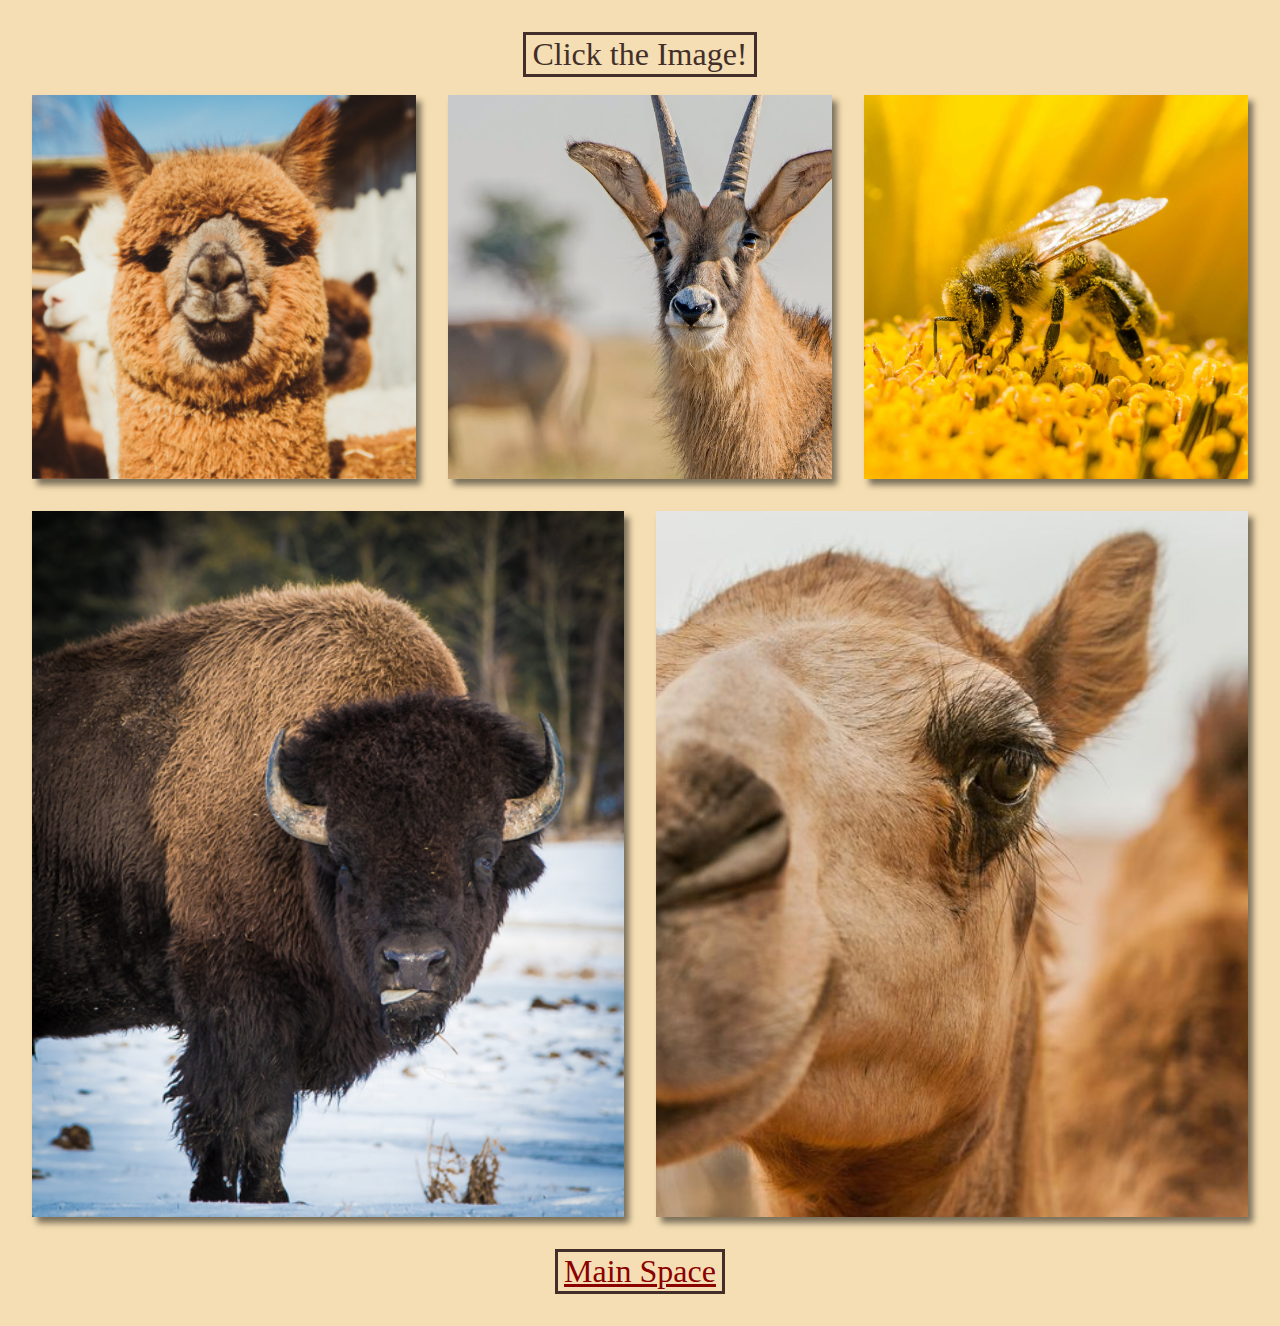
==== index.html @ cc1d1f07 "Update index.html" ====
<!DOCTYPE html>

<html>
<head>
	<meta charset = "utf-8">
	<meta http-equiv="X-UA-Compatible" content="IE=edge">
	<title>Animanl In Nature</title> 
	<meta name="description" content="">
    <meta name="viewport" content="width=device-width, initial-scale=1">

    <link rel="stylesheet" href="style.css">
    <script type="text/javascript" src = "function.js"></script>
	</head>

	<body>
		<center><button id="click-me">Click the Image!</button></center>
			<br>
		
			<div class = "container">
				<div class="gallery">

					<!-- aloaca -->
					<div class= "item">
						<a href="javascript:playSound('alpaca')">
						<img class = "image" src="alpaca.png">
						</a>
					</div>
					<audio id = "alpaca" preload="auto">
						<source src="alpaca.mp3" type="audio/mpeg">
						<source src="alpaca.ogg" type="audio/ogg">	
					</audio>


					<!-- antelope -->
					<div class = "item">
						<a href="javascript:playSound('antelope')">
						<img class = "image" src = "antelope.jpg">
					</a>
					</div>

					<audio id = "antelope" preload="auto">
						<source src="antelope.mp3" type="audio/mpeg">
						<source src="antelope.ogg" type="audio/ogg">	
					</audio>

					<!-- bee  -->
					<div class = "item">
						<a href="javascript:playSound('bee')">
						<img class = "image" src = "bee.png">
					</a>
					</div>

					<audio id = "bee" preload="auto">
						<source src="bee.mp3" type="audio/mpeg">
						<source src="bee.ogg" type="audio/ogg">
					</audio>

					<!-- buffalo -->
					<div class = "item">
						<a href="javascript:playSound('buffalo')">
						<img class = "image" src = "buffalo.jpeg">
					</a>
					</div>

					<audio id = "buffalo" preload="auto">
						<source src="buffalo.mp3" type="audio/mpeg">
						<source src="buffalo.ogg" type="audio/ogg">
					</audio>

					<!-- camel -->
					<div class = "item">
						<a href="javascript:playSound('camel')">
						<img class = "image" src = "camel.jpg" style="background-position: 60%;">
					</a>
					</div>

					<audio id = "camel" preload="auto">
						<source src="camel.mp3" type="audio/mpeg">
						<source src="camel.ogg" type="audio/ogg">
					</audio>
				</div>

				<center><button id="click-me"><a href="https://lz1017.github.io/Nature/" target="_blank" style="color:darkred">Main Space</button></center>
			</div>

			<script type="text/javascript">
				var audio=document.getElementById("alpaca"); 
				var audio2=document.getElementById("antelope"); 
				var audio3=document.getElementById("bee");
				var audio4=document.getElementById("buffalo");
				var audio5=document.getElementById("camel");


				// audio1 - alpaca
				function playSound()
				{ 
				if (audio.paused) 
				  audio.play(); 
				else 
				  audio.pause(); 
				} 

				// audio2 - antelope
				function playSound()
				{ 
				if (audio2.paused) 
				  audio2.play(); 
				else 
				  audio2.pause(); 
				} 

				// audio 3 -bee
				function playSound()
				{ 
				if (audio3.paused) 
				  audio3.play(); 
				else 
				  audio3.pause(); 
				} 

				// audio 4 -buffalo
				function playSound()
				{ 
				if (audio4.paused) 
				  audio4.play(); 
				else 
				  audio4.pause(); 
				} 

				// audio 5 -camel
				function playSound()
				{ 
				if (audio5.paused) 
				  audio5.play(); 
				else 
				  audio5.pause(); 
				} 


			</script>

	</body>

</html>
---- style.css ----
*,
*::before,
*::after{
  box-sizing: border-box;
}

body {
  background: wheat;
  margin: 0;
  align-items: center;
  height: 100vh;
}

.container{
  max-width: 100rem;
  margin:0 auto;
  padding:0 2rem 2rem;
}

.gallery{
  display: flex;;
  flex-wrap: wrap;
  margin:-1rem -1rem;
}

.item{
  flex: 1 0 24rem;
  margin: 1rem;
  box-shadow: 0.3rem 0.4rem 0.4rem rgba(0,0,0,0.5);
  overflow:hidden;
}

.image{
  display: block;
  width:100%;
  height: 100%;
  object-fit: cover;
}

.image:hover{
  transform:scale(1.15);
}

footer {
  text-align: center;
}

button {
  font-family: "Holtwood One SC", serif;
  font-size: 2rem;
  margin-top: 2rem;
  background: transparent;
  border: 3px solid;
  color: #432f29;
}
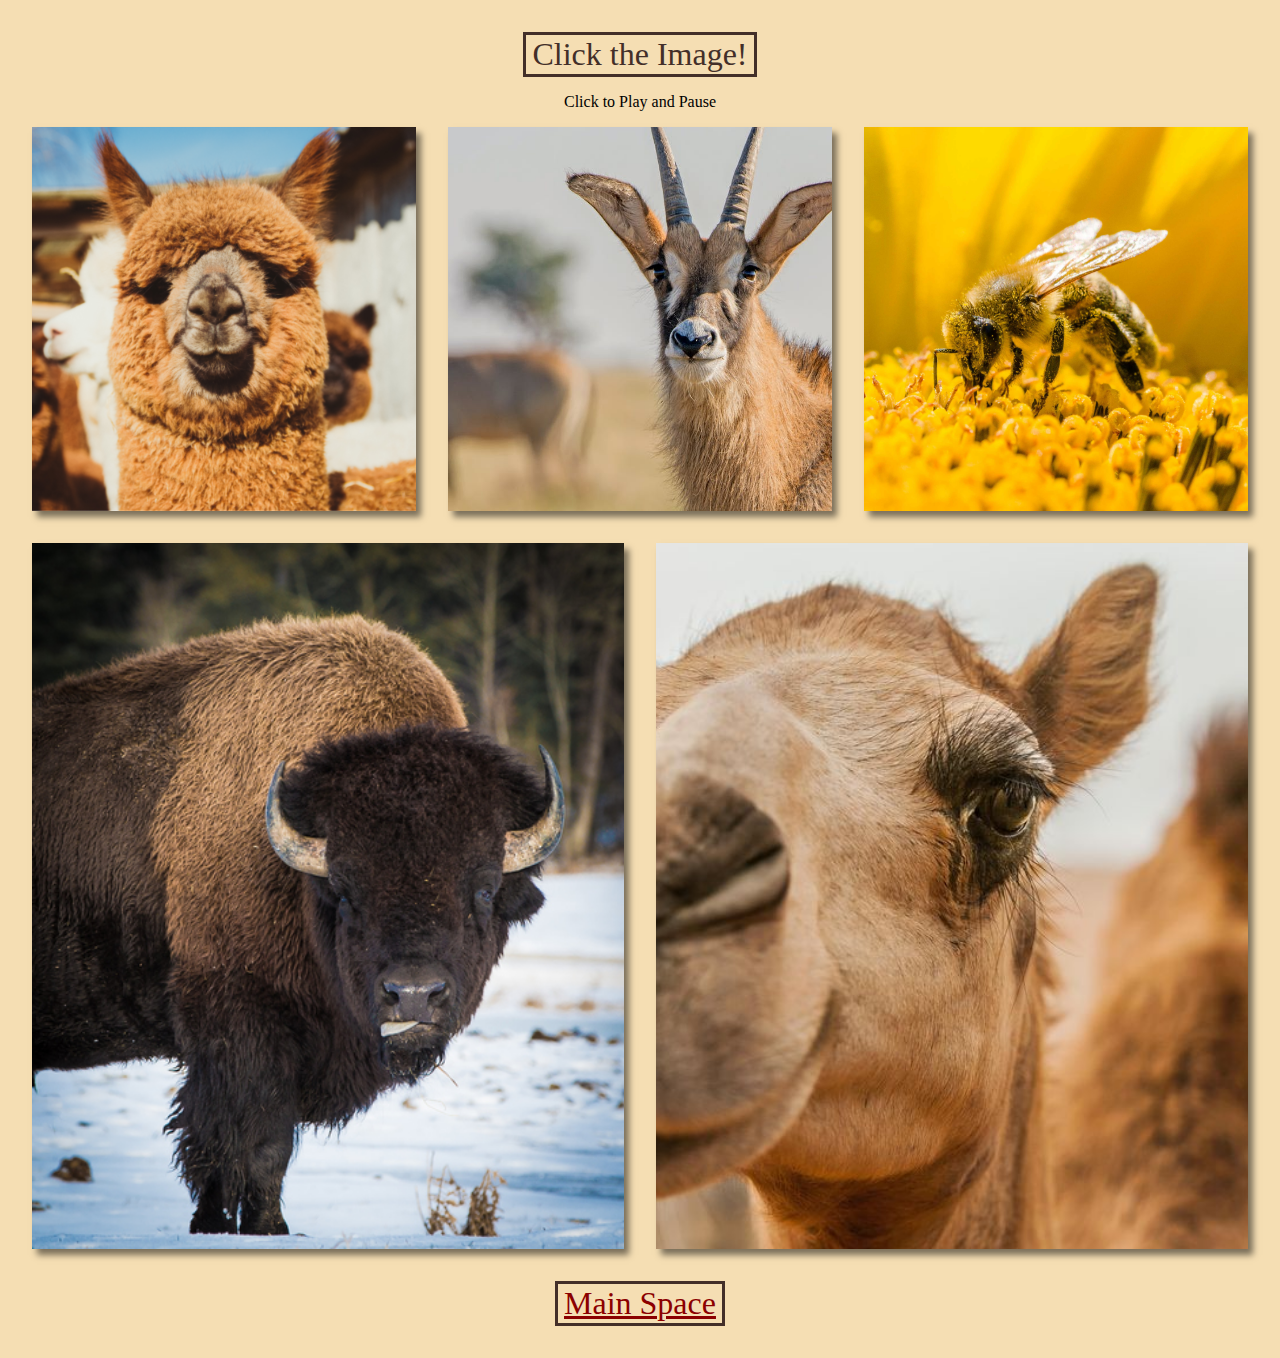
==== commit 1c8d4334: "Update index.html" ====
--- a/index.html
+++ b/index.html
@@ -14,7 +14,7 @@
 
 	<body>
 		<center><button id="click-me">Click the Image!</button></center>
-			<br>
+		<p>Click to Play and Pause</p>
 		
 			<div class = "container">
 				<div class="gallery">
--- a/style.css
+++ b/style.css
@@ -53,4 +53,12 @@
   background: transparent;
   border: 3px solid;
   color: #432f29;
+}
+
+p{
+  font-family: "Holtwood One SC", serif;
+  font-size:1rem;
+  margin-top: 1rem;
+  background: transparent;
+  text-align: center;
 }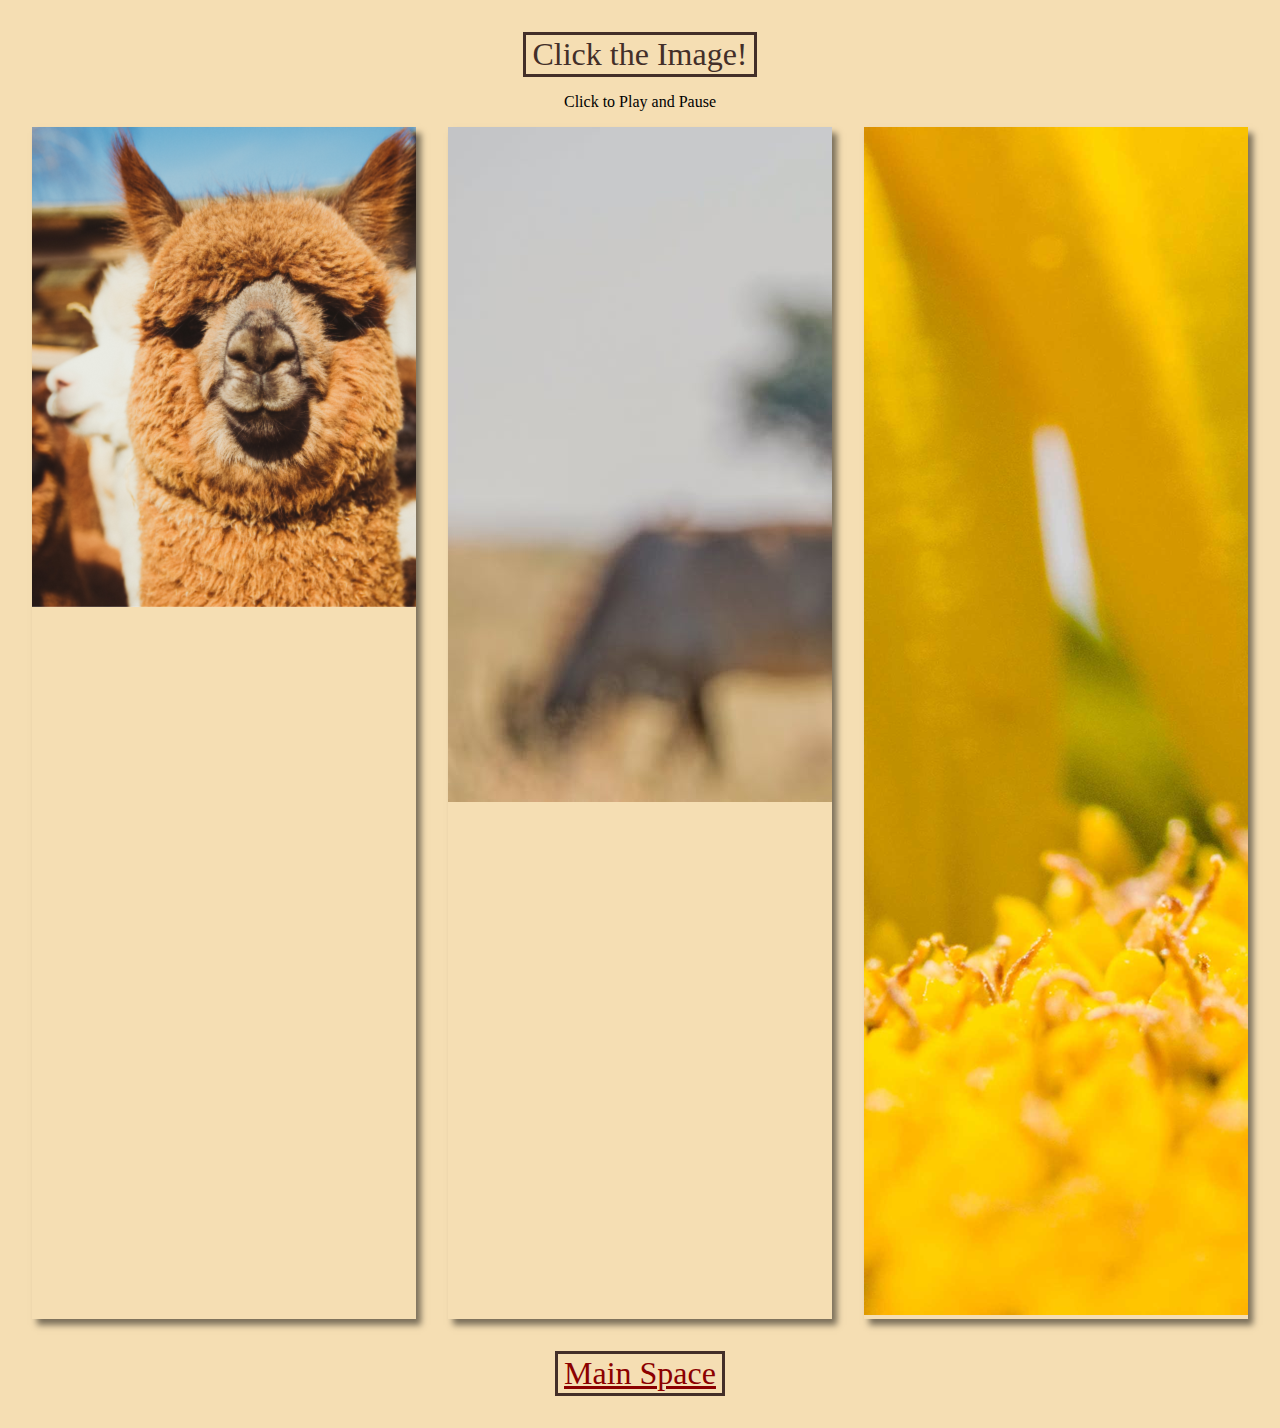
==== commit 950a3bd5: "Update index.html" ====
--- a/index.html
+++ b/index.html
@@ -18,123 +18,75 @@
 		
 			<div class = "container">
 				<div class="gallery">
+					
 
-					<!-- aloaca -->
-					<div class= "item">
-						<a href="javascript:playSound('alpaca')">
-						<img class = "image" src="alpaca.png">
-						</a>
-					</div>
-					<audio id = "alpaca" preload="auto">
-						<source src="alpaca.mp3" type="audio/mpeg">
-						<source src="alpaca.ogg" type="audio/ogg">	
-					</audio>
+					<!-- alpaca -->
+					<div class="item">
+					<a style="cursor: pointer;"><img id="startOrStopImg1" src = "alpaca.png">
+					<audio id = "audio1">
+						<source src="alpaca.mp3" type="audio/mp3">
+						<source src="alpaca.ogg" type="audio/ogg">
+					</audio></a></div>
+
+					<!-- antelope -->
+					<div class="item">
+					<a style="cursor: pointer;"><img id="startOrStopImg2" src = "antelope.jpg">
+					<audio id = "audio2">
+						<source src="antelope.mp3" type="audio/mp3">
+						<source src="antelope.ogg" type="audio/ogg">
+					</audio></a></div>
+
+					<!-- bee -->
+					<div class="item">
+					<a style="cursor: pointer;"><img id="startOrStopImg3" src = "bee.png">
+					<audio id = "audio3">
+						<source src="bee.mp3" type="audio/mp3">
+						<source src="bee.ogg" type="audio/ogg">
+					</audio></a></div>
 
 
-					<!-- antelope -->
-					<div class = "item">
-						<a href="javascript:playSound('antelope')">
-						<img class = "image" src = "antelope.jpg">
-					</a>
-					</div>
 
-					<audio id = "antelope" preload="auto">
-						<source src="antelope.mp3" type="audio/mpeg">
-						<source src="antelope.ogg" type="audio/ogg">	
-					</audio>
-
-					<!-- bee  -->
-					<div class = "item">
-						<a href="javascript:playSound('bee')">
-						<img class = "image" src = "bee.png">
-					</a>
-					</div>
-
-					<audio id = "bee" preload="auto">
-						<source src="bee.mp3" type="audio/mpeg">
-						<source src="bee.ogg" type="audio/ogg">
-					</audio>
-
-					<!-- buffalo -->
-					<div class = "item">
-						<a href="javascript:playSound('buffalo')">
-						<img class = "image" src = "buffalo.jpeg">
-					</a>
-					</div>
-
-					<audio id = "buffalo" preload="auto">
-						<source src="buffalo.mp3" type="audio/mpeg">
-						<source src="buffalo.ogg" type="audio/ogg">
-					</audio>
 
 					<!-- camel -->
-					<div class = "item">
-						<a href="javascript:playSound('camel')">
-						<img class = "image" src = "camel.jpg" style="background-position: 60%;">
-					</a>
-					</div>
+			
+						<!-- <a href="javascript:playSound('camel')">
+						<img class = "image" src = "camel.jpg" style="background-position: 60%;"> -->
+					
+				
 
-					<audio id = "camel" preload="auto">
-						<source src="camel.mp3" type="audio/mpeg">
-						<source src="camel.ogg" type="audio/ogg">
-					</audio>
+				
 				</div>
-
-				<center><button id="click-me"><a href="https://lz1017.github.io/Nature/" target="_blank" style="color:darkred">Main Space</button></center>
+				<center><button id="click-me"><a href="https://lz1017.github.io/Nature/" target="_blank" style="color:darkred">Main Space</a></button></center>
 			</div>
 
 			<script type="text/javascript">
-				var audio=document.getElementById("alpaca"); 
-				var audio2=document.getElementById("antelope"); 
-				var audio3=document.getElementById("bee");
-				var audio4=document.getElementById("buffalo");
-				var audio5=document.getElementById("camel");
+				document.getElementById("startOrStopImg1").onclick = function(){
+					var audio = document.getElementById("audio1")
+					if (audio.paused == false){
+					      audio.pause();
+					}else{
+					      audio.play();
+					}
+				};
 
+				document.getElementById("startOrStopImg2").onclick = function(){
+					var audio = document.getElementById("audio2")
+					if (audio.paused == false){
+					      audio.pause();
+					}else{
+					      audio.play();
+					}
+				};
 
-				// audio1 - alpaca
-				function playSound()
-				{ 
-				if (audio.paused) 
-				  audio.play(); 
-				else 
-				  audio.pause(); 
-				} 
-
-				// audio2 - antelope
-				function playSound()
-				{ 
-				if (audio2.paused) 
-				  audio2.play(); 
-				else 
-				  audio2.pause(); 
-				} 
-
-				// audio 3 -bee
-				function playSound()
-				{ 
-				if (audio3.paused) 
-				  audio3.play(); 
-				else 
-				  audio3.pause(); 
-				} 
-
-				// audio 4 -buffalo
-				function playSound()
-				{ 
-				if (audio4.paused) 
-				  audio4.play(); 
-				else 
-				  audio4.pause(); 
-				} 
-
-				// audio 5 -camel
-				function playSound()
-				{ 
-				if (audio5.paused) 
-				  audio5.play(); 
-				else 
-				  audio5.pause(); 
-				} 
+				document.getElementById("startOrStopImg3").onclick = function(){
+					var audio = document.getElementById("audio3")
+					if (audio.paused == false){
+					      audio.pause();
+					}else{
+					      audio.play();
+					}
+				};
+				 
 
 
 			</script>
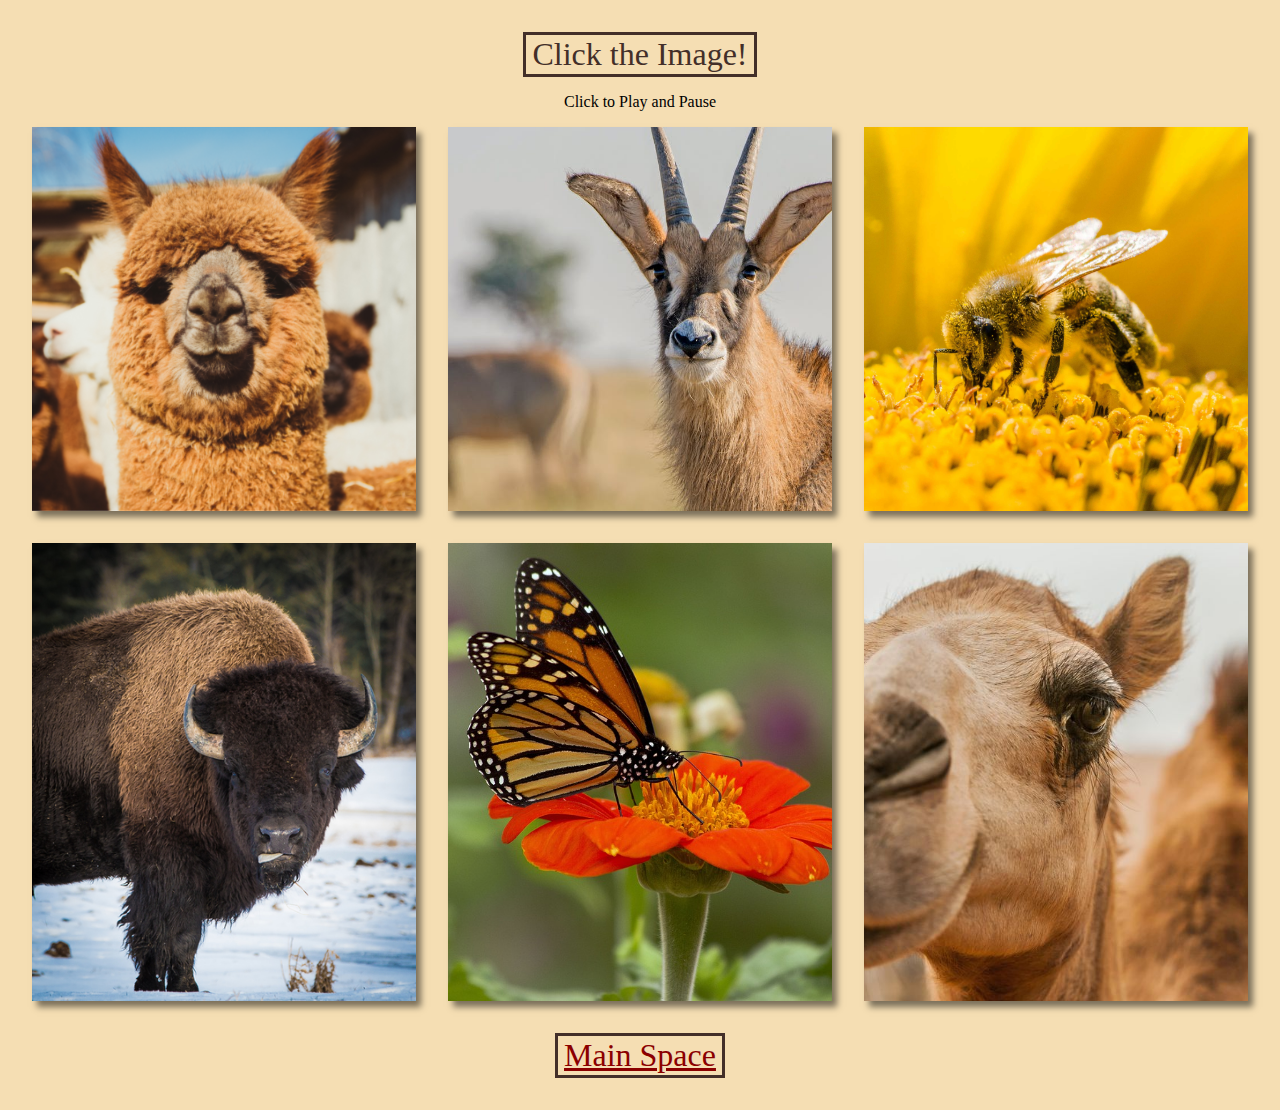
==== commit 18830ac7: "Update index.html" ====
--- a/index.html
+++ b/index.html
@@ -44,13 +44,29 @@
 						<source src="bee.ogg" type="audio/ogg">
 					</audio></a></div>
 
+					<!-- buffalo -->
+					<div class="item">
+					<a style="cursor: pointer;"><img id="startOrStopImg4" src = "buffalo.jpeg">
+					<audio id = "audio4">
+						<source src="buffalo.mp3" type="audio/mp3">
+						<source src="buffalo.ogg" type="audio/ogg">
+					</audio></a></div>
 
-
+					<!-- butterfly -->
+					<div class="item">
+					<a style="cursor: pointer;"><img id="startOrStopImg5" src = "butterfly.jpg">
+					<audio id = "audio5">
+						<source src="butterfly.mp3" type="audio/mp3">
+						<source src="butterfly.ogg" type="audio/ogg">
+					</audio></a></div>
 
 					<!-- camel -->
-			
-						<!-- <a href="javascript:playSound('camel')">
-						<img class = "image" src = "camel.jpg" style="background-position: 60%;"> -->
+					<div class="item">
+					<a style="cursor: pointer;"><img id="startOrStopImg6" src = "camel.jpg">
+					<audio id = "audio6">
+						<source src="camel.mp3" type="audio/mp3">
+						<source src="camel.ogg" type="audio/ogg">
+					</audio></a></div>
 					
 				
 
@@ -87,7 +103,32 @@
 					}
 				};
 				 
+				document.getElementById("startOrStopImg4").onclick = function(){
+					var audio = document.getElementById("audio4")
+					if (audio.paused == false){
+					      audio.pause();
+					}else{
+					      audio.play();
+					}
+				};
 
+				document.getElementById("startOrStopImg5").onclick = function(){
+					var audio = document.getElementById("audio5")
+					if (audio.paused == false){
+					      audio.pause();
+					}else{
+					      audio.play();
+					}
+				};
+
+				document.getElementById("startOrStopImg6").onclick = function(){
+					var audio = document.getElementById("audio6")
+					if (audio.paused == false){
+					      audio.pause();
+					}else{
+					      audio.play();
+					}
+				};
 
 			</script>
 
--- a/style.css
+++ b/style.css
@@ -31,14 +31,14 @@
   overflow:hidden;
 }
 
-.image{
+img{
   display: block;
   width:100%;
   height: 100%;
   object-fit: cover;
 }
 
-.image:hover{
+img:hover{
   transform:scale(1.15);
 }
 
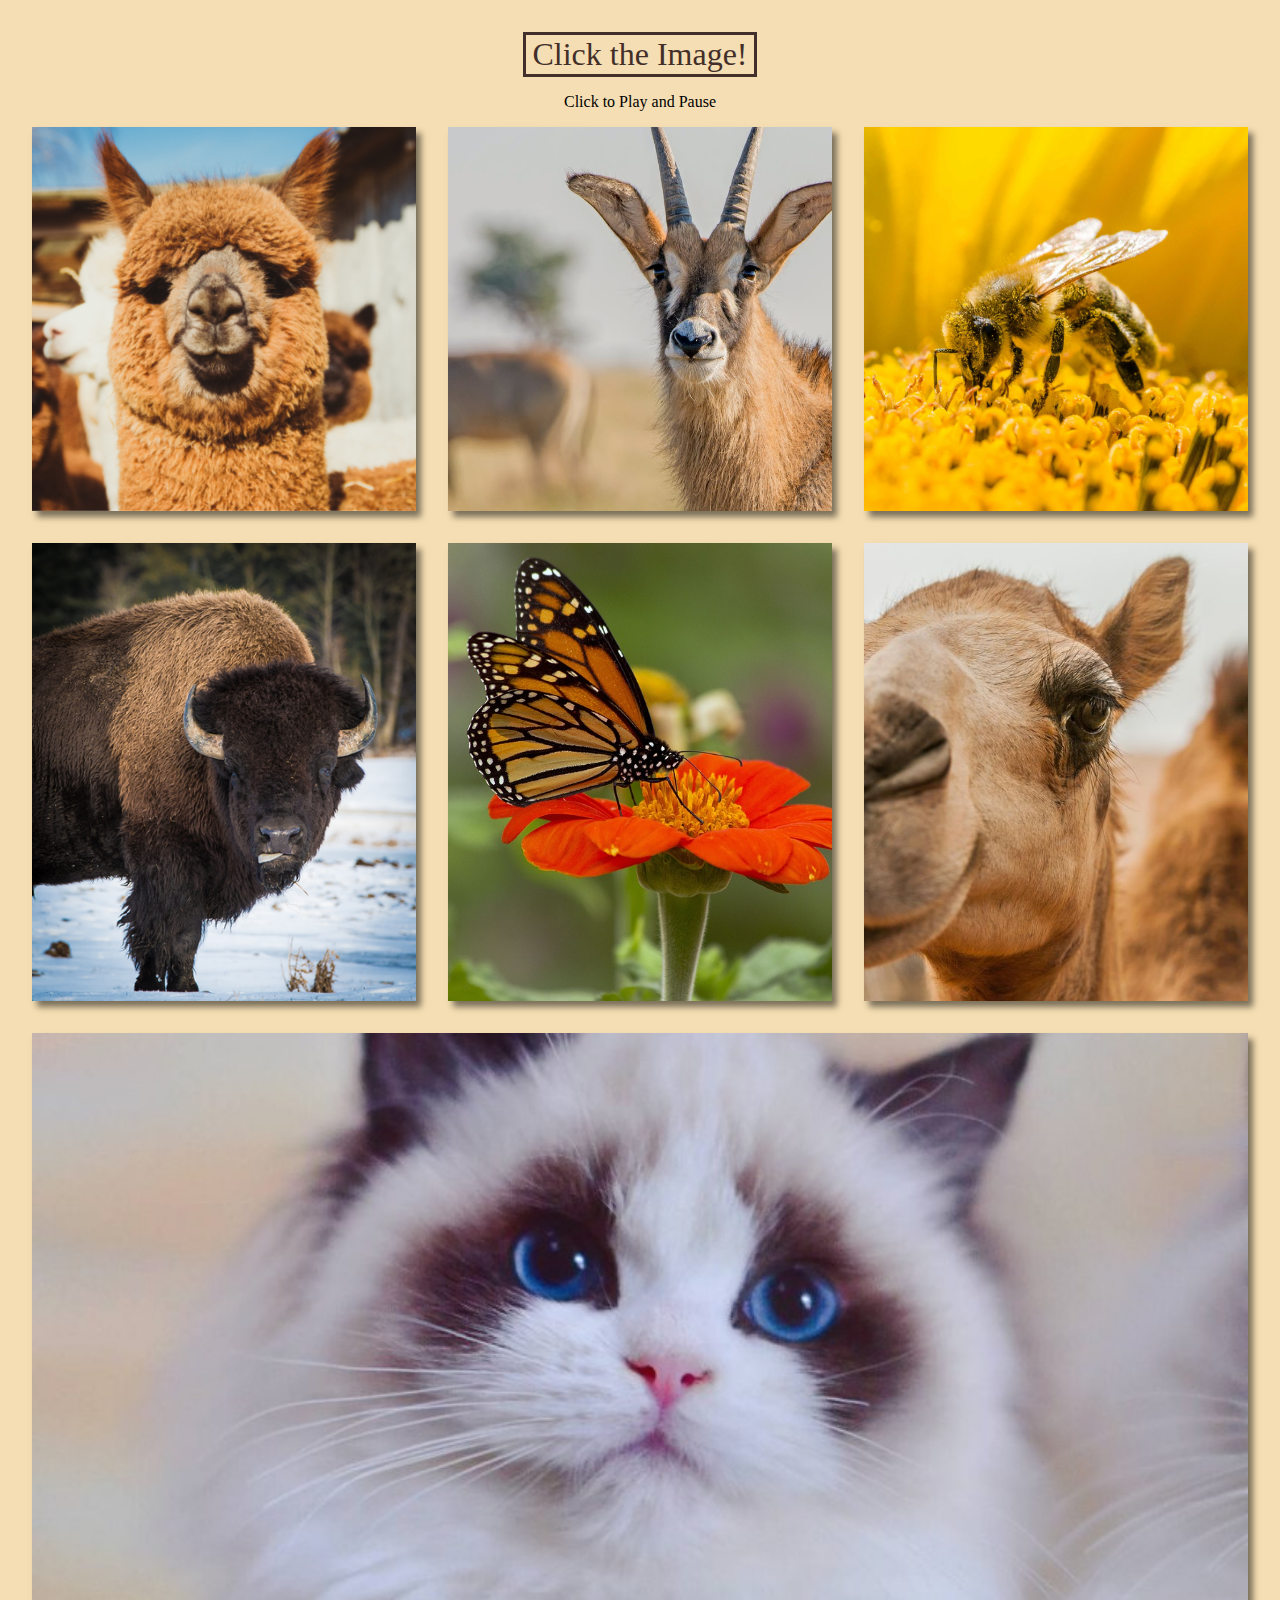
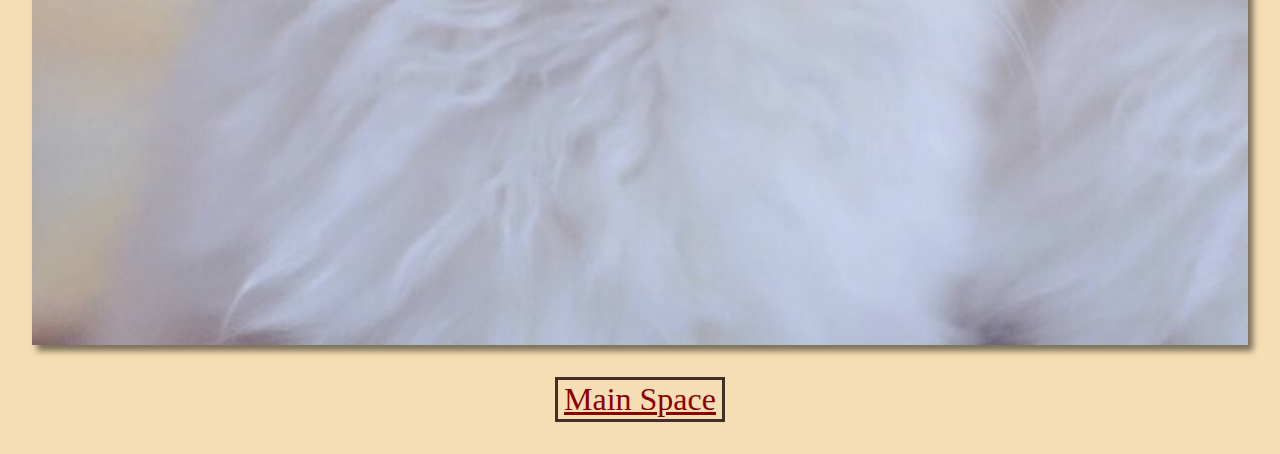
==== commit 8288dbc5: "Update index.html" ====
--- a/index.html
+++ b/index.html
@@ -22,7 +22,7 @@
 
 					<!-- alpaca -->
 					<div class="item">
-					<a style="cursor: pointer;"><img id="startOrStopImg1" src = "alpaca.png">
+					<a style="cursor: pointer;"><img id="img1" src = "alpaca.png">
 					<audio id = "audio1">
 						<source src="alpaca.mp3" type="audio/mp3">
 						<source src="alpaca.ogg" type="audio/ogg">
@@ -30,7 +30,7 @@
 
 					<!-- antelope -->
 					<div class="item">
-					<a style="cursor: pointer;"><img id="startOrStopImg2" src = "antelope.jpg">
+					<a style="cursor: pointer;"><img id="img2" src = "antelope.jpg">
 					<audio id = "audio2">
 						<source src="antelope.mp3" type="audio/mp3">
 						<source src="antelope.ogg" type="audio/ogg">
@@ -38,7 +38,7 @@
 
 					<!-- bee -->
 					<div class="item">
-					<a style="cursor: pointer;"><img id="startOrStopImg3" src = "bee.png">
+					<a style="cursor: pointer;"><img id="img3" src = "bee.png">
 					<audio id = "audio3">
 						<source src="bee.mp3" type="audio/mp3">
 						<source src="bee.ogg" type="audio/ogg">
@@ -46,7 +46,7 @@
 
 					<!-- buffalo -->
 					<div class="item">
-					<a style="cursor: pointer;"><img id="startOrStopImg4" src = "buffalo.jpeg">
+					<a style="cursor: pointer;"><img id="img4" src = "buffalo.jpeg">
 					<audio id = "audio4">
 						<source src="buffalo.mp3" type="audio/mp3">
 						<source src="buffalo.ogg" type="audio/ogg">
@@ -54,7 +54,7 @@
 
 					<!-- butterfly -->
 					<div class="item">
-					<a style="cursor: pointer;"><img id="startOrStopImg5" src = "butterfly.jpg">
+					<a style="cursor: pointer;"><img id="img5" src = "butterfly.jpg">
 					<audio id = "audio5">
 						<source src="butterfly.mp3" type="audio/mp3">
 						<source src="butterfly.ogg" type="audio/ogg">
@@ -62,10 +62,18 @@
 
 					<!-- camel -->
 					<div class="item">
-					<a style="cursor: pointer;"><img id="startOrStopImg6" src = "camel.jpg">
+					<a style="cursor: pointer;"><img id="img6" src = "camel.jpg">
 					<audio id = "audio6">
 						<source src="camel.mp3" type="audio/mp3">
 						<source src="camel.ogg" type="audio/ogg">
+					</audio></a></div>
+
+					<!-- cat -->
+					<div class="item">
+					<a style="cursor: pointer;"><img id="img7" src = "cat.jpg">
+					<audio id = "audio7">
+						<source src="cat.mp3" type="audio/mp3">
+						<source src="cat.ogg" type="audio/ogg">
 					</audio></a></div>
 					
 				
@@ -76,7 +84,7 @@
 			</div>
 
 			<script type="text/javascript">
-				document.getElementById("startOrStopImg1").onclick = function(){
+				document.getElementById("img1").onclick = function(){
 					var audio = document.getElementById("audio1")
 					if (audio.paused == false){
 					      audio.pause();
@@ -85,7 +93,7 @@
 					}
 				};
 
-				document.getElementById("startOrStopImg2").onclick = function(){
+				document.getElementById("img2").onclick = function(){
 					var audio = document.getElementById("audio2")
 					if (audio.paused == false){
 					      audio.pause();
@@ -94,7 +102,7 @@
 					}
 				};
 
-				document.getElementById("startOrStopImg3").onclick = function(){
+				document.getElementById("img3").onclick = function(){
 					var audio = document.getElementById("audio3")
 					if (audio.paused == false){
 					      audio.pause();
@@ -103,7 +111,7 @@
 					}
 				};
 				 
-				document.getElementById("startOrStopImg4").onclick = function(){
+				document.getElementById("img4").onclick = function(){
 					var audio = document.getElementById("audio4")
 					if (audio.paused == false){
 					      audio.pause();
@@ -112,7 +120,7 @@
 					}
 				};
 
-				document.getElementById("startOrStopImg5").onclick = function(){
+				document.getElementById("img5").onclick = function(){
 					var audio = document.getElementById("audio5")
 					if (audio.paused == false){
 					      audio.pause();
@@ -121,8 +129,17 @@
 					}
 				};
 
-				document.getElementById("startOrStopImg6").onclick = function(){
+				document.getElementById("img6").onclick = function(){
 					var audio = document.getElementById("audio6")
+					if (audio.paused == false){
+					      audio.pause();
+					}else{
+					      audio.play();
+					}
+				};
+
+				document.getElementById("img7").onclick = function(){
+					var audio = document.getElementById("audio7")
 					if (audio.paused == false){
 					      audio.pause();
 					}else{
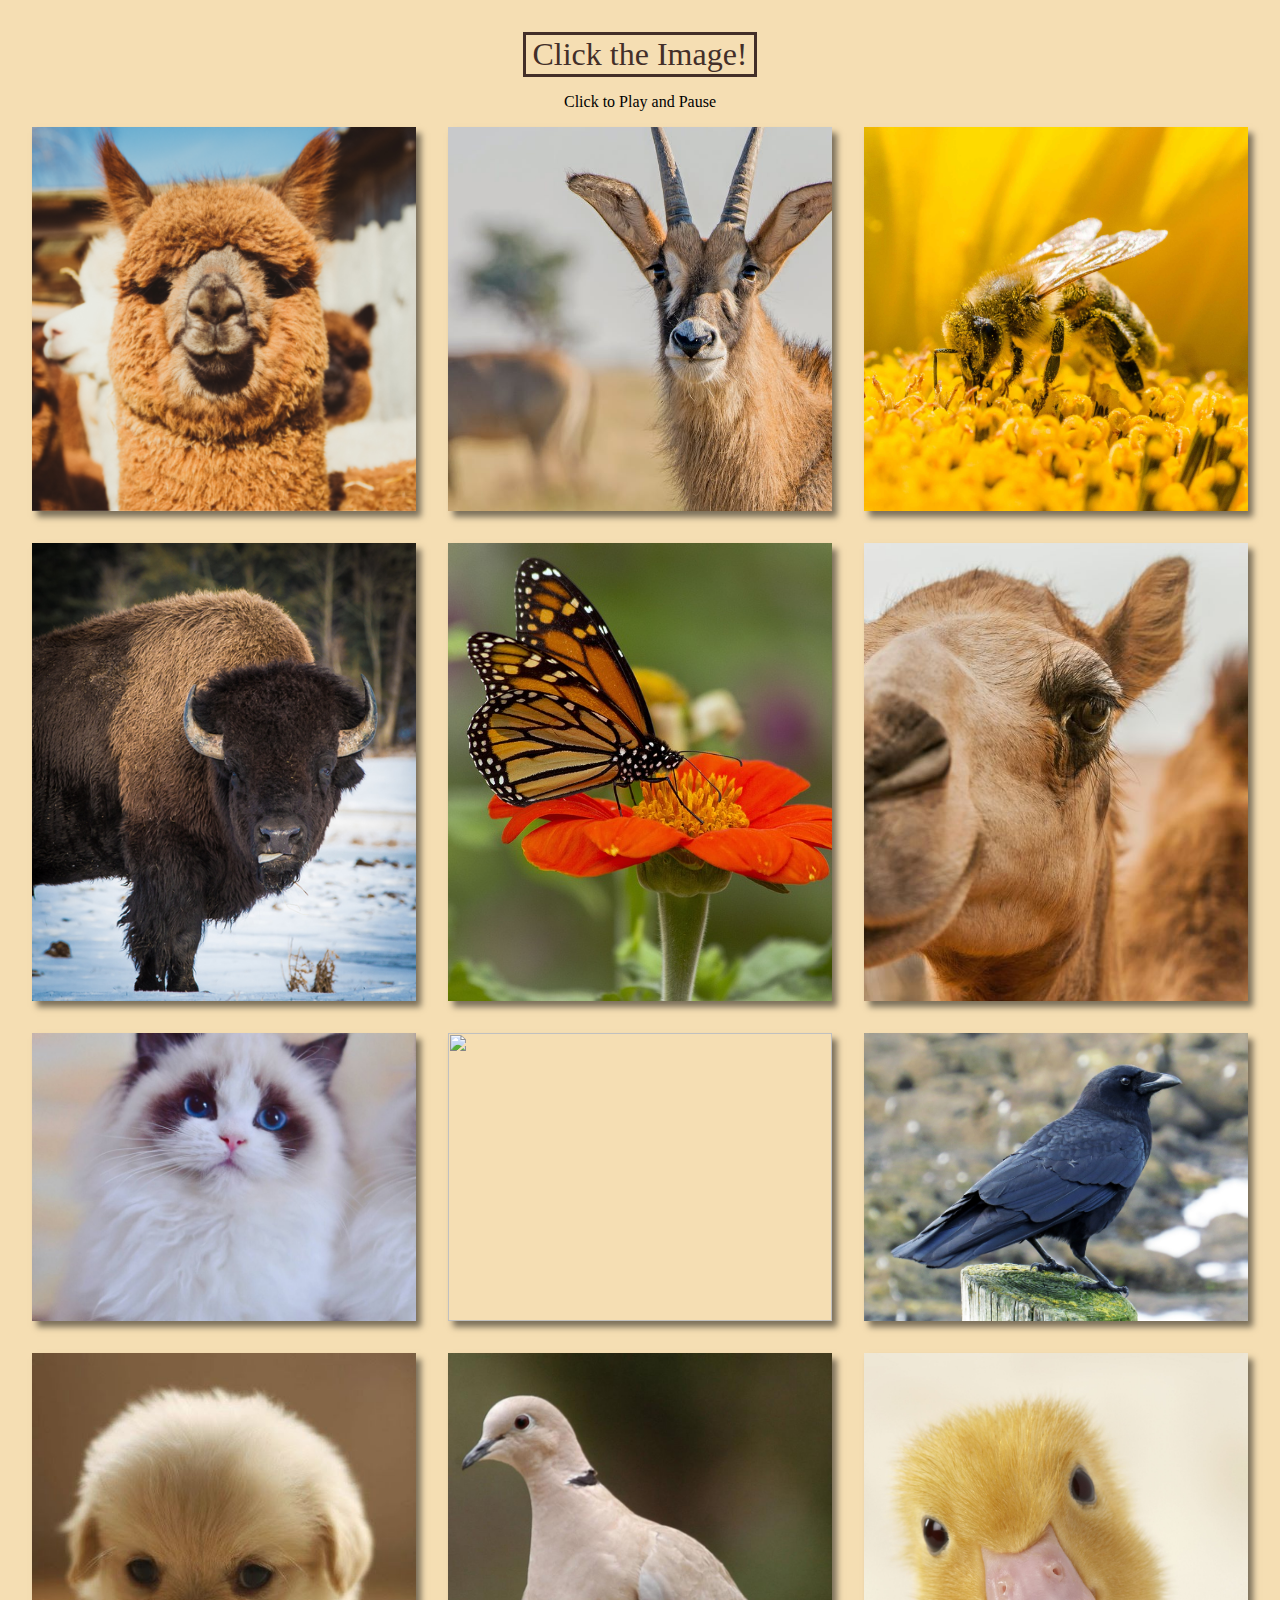
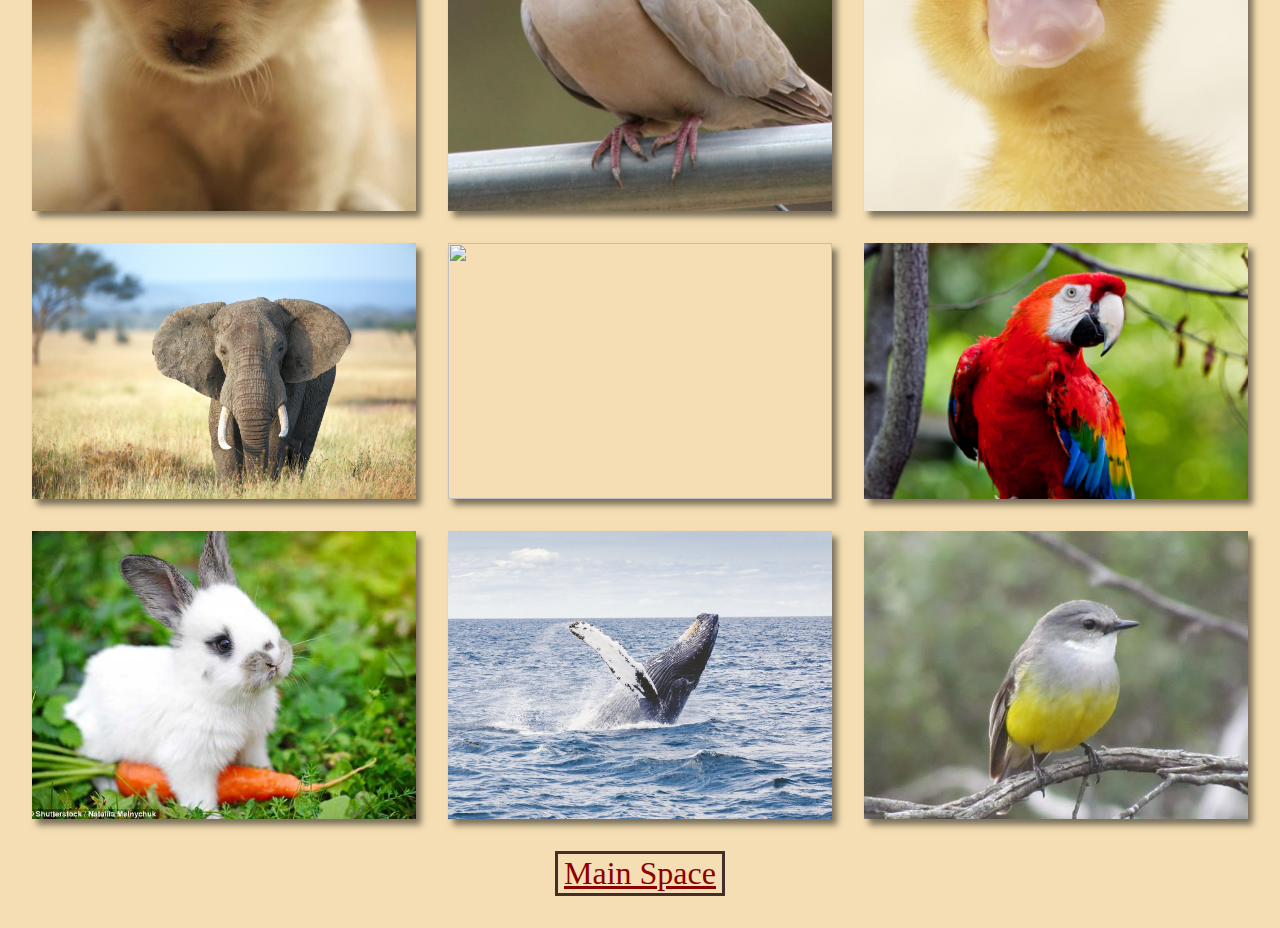
==== commit 4a484ed0: "Update index.html" ====
--- a/index.html
+++ b/index.html
@@ -75,7 +75,95 @@
 						<source src="cat.mp3" type="audio/mp3">
 						<source src="cat.ogg" type="audio/ogg">
 					</audio></a></div>
+
+					<!-- cow -->
+					<div class="item">
+					<a style="cursor: pointer;"><img id="img8" src = "cow.jpg">
+					<audio id = "audio8">
+						<source src="cow.mp3" type="audio/mp3">
+						<source src="cow.ogg" type="audio/ogg">
+					</audio></a></div>
+
+					<!-- crow -->
+					<div class="item">
+					<a style="cursor: pointer;"><img id="img9" src = "crow.jpg">
+					<audio id = "audio9">
+						<source src="crow.mp3" type="audio/mp3">
+						<source src="crow.ogg" type="audio/ogg">
+					</audio></a></div>
 					
+					<!-- dog -->
+					<div class="item">
+					<a style="cursor: pointer;"><img id="img10" src = "dog.jpg">
+					<audio id = "audio10">
+						<source src="dog.mp3" type="audio/mp3">
+						<source src="dog.ogg" type="audio/ogg">
+					</audio></a></div>
+
+					<!-- dove -->
+					<div class="item">
+					<a style="cursor: pointer;"><img id="img11" src = "dove.jpg">
+					<audio id = "audio11">
+						<source src="dove.mp3" type="audio/mp3">
+						<source src="dove.ogg" type="audio/ogg">
+					</audio></a></div>
+
+					<!-- duck -->
+					<div class="item">
+					<a style="cursor: pointer;"><img id="img12" src = "duck.jpg">
+					<audio id = "audio12">
+						<source src="duck.mp3" type="audio/mp3">
+						<source src="duck.ogg" type="audio/ogg">
+					</audio></a></div>
+
+					<!-- elephant -->
+					<div class="item">
+					<a style="cursor: pointer;"><img id="img13" src = "elephant.jpg">
+					<audio id = "audio13">
+						<source src="elephant.mp3" type="audio/mp3">
+						<source src="elephant.ogg" type="audio/ogg">
+					</audio></a></div>
+
+					<!-- owl -->
+					<div class="item">
+					<a style="cursor: pointer;"><img id="img14" src = "owl.jpg">
+					<audio id = "audio14">
+						<source src="owl.mp3" type="audio/mp3">
+						<source src="owl.ogg" type="audio/ogg">
+					</audio></a></div>
+
+					<!-- parrot -->
+					<div class="item">
+					<a style="cursor: pointer;"><img id="img15" src = "parrot.jpg">
+					<audio id = "audio15">
+						<source src="parrot.mp3" type="audio/mp3">
+						<source src="parrot.ogg" type="audio/ogg">
+					</audio></a></div>
+
+					<!-- rabbit -->
+					<div class="item">
+					<a style="cursor: pointer;"><img id="img16" src = "rabbit.jpg">
+					<audio id = "audio16">
+						<source src="rabbit.mp3" type="audio/mp3">
+						<source src="rabbit.ogg" type="audio/ogg">
+					</audio></a></div>
+
+					<!-- whale -->
+					<div class="item">
+					<a style="cursor: pointer;"><img id="img17" src = "whale.jpg">
+					<audio id = "audio17">
+						<source src="whale.mp3" type="audio/mp3">
+						<source src="whale.ogg" type="audio/ogg">
+					</audio></a></div>
+
+					<!-- yellow_robin -->
+					<div class="item">
+					<a style="cursor: pointer;"><img id="img18" src = "yellow_robin.jpg">
+					<audio id = "audio18">
+						<source src="yellow_robin.mp3" type="audio/mp3">
+						<source src="yellow_robin.ogg" type="audio/ogg">
+					</audio></a></div>
+
 				
 
 				
@@ -147,6 +235,106 @@
 					}
 				};
 
+				document.getElementById("img8").onclick = function(){
+					var audio = document.getElementById("audio8")
+					if (audio.paused == false){
+					      audio.pause();
+					}else{
+					      audio.play();
+					}
+				};
+
+				document.getElementById("img9").onclick = function(){
+					var audio = document.getElementById("audio9")
+					if (audio.paused == false){
+					      audio.pause();
+					}else{
+					      audio.play();
+					}
+				};
+
+				document.getElementById("img10").onclick = function(){
+					var audio = document.getElementById("audio10")
+					if (audio.paused == false){
+					      audio.pause();
+					}else{
+					      audio.play();
+					}
+				};
+
+				document.getElementById("img11").onclick = function(){
+					var audio = document.getElementById("audio11")
+					if (audio.paused == false){
+					      audio.pause();
+					}else{
+					      audio.play();
+					}
+				};
+
+				document.getElementById("img12").onclick = function(){
+					var audio = document.getElementById("audio12")
+					if (audio.paused == false){
+					      audio.pause();
+					}else{
+					      audio.play();
+					}
+				};
+
+				document.getElementById("img13").onclick = function(){
+					var audio = document.getElementById("audio13")
+					if (audio.paused == false){
+					      audio.pause();
+					}else{
+					      audio.play();
+					}
+				};
+
+				document.getElementById("img14").onclick = function(){
+					var audio = document.getElementById("audio15")
+					if (audio.paused == false){
+					      audio.pause();
+					}else{
+					      audio.play();
+					}
+				};
+
+				document.getElementById("img15").onclick = function(){
+					var audio = document.getElementById("audio15")
+					if (audio.paused == false){
+					      audio.pause();
+					}else{
+					      audio.play();
+					}
+				};
+
+				document.getElementById("img16").onclick = function(){
+					var audio = document.getElementById("audio16")
+					if (audio.paused == false){
+					      audio.pause();
+					}else{
+					      audio.play();
+					}
+				};
+
+				document.getElementById("img17").onclick = function(){
+					var audio = document.getElementById("audio17")
+					if (audio.paused == false){
+					      audio.pause();
+					}else{
+					      audio.play();
+					}
+				};
+
+				document.getElementById("img18").onclick = function(){
+					var audio = document.getElementById("audio18")
+					if (audio.paused == false){
+					      audio.pause();
+					}else{
+					      audio.play();
+					}
+				};
+
+				
 			</script>
 
 	</body>
